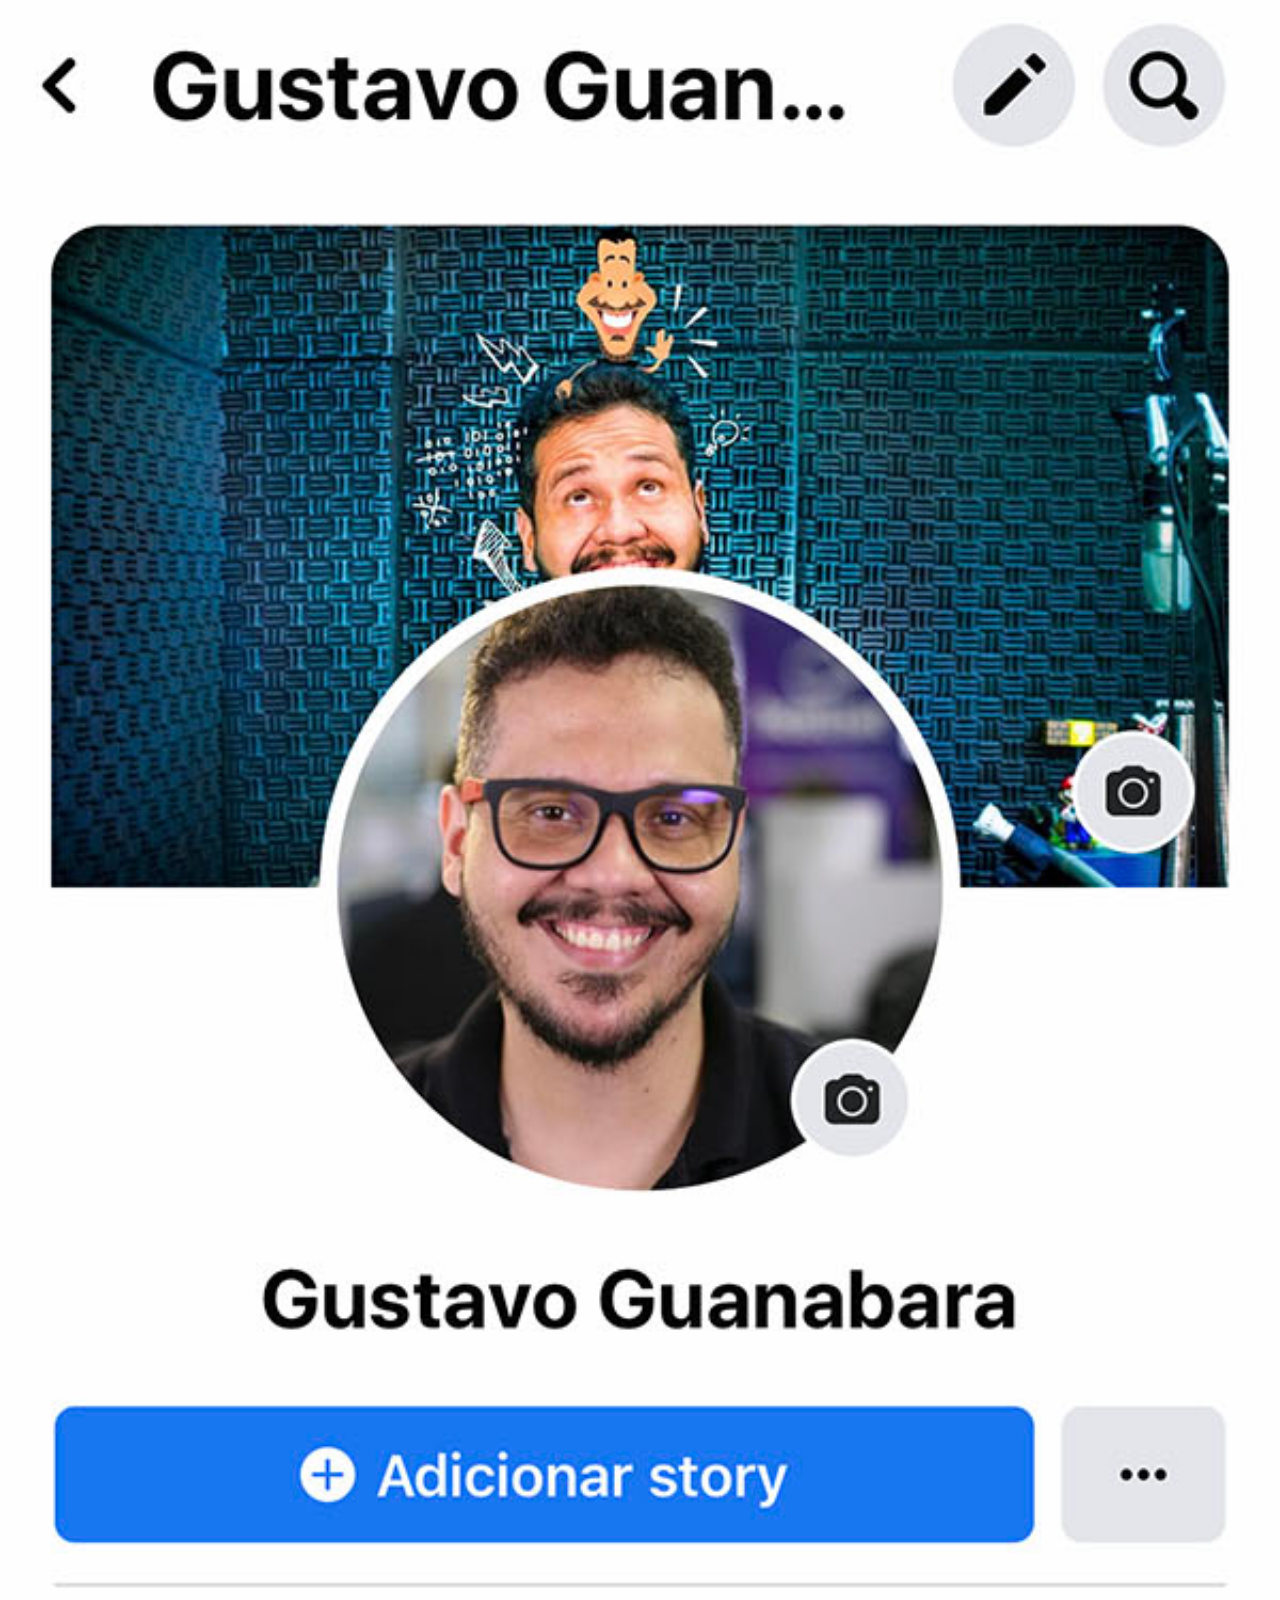
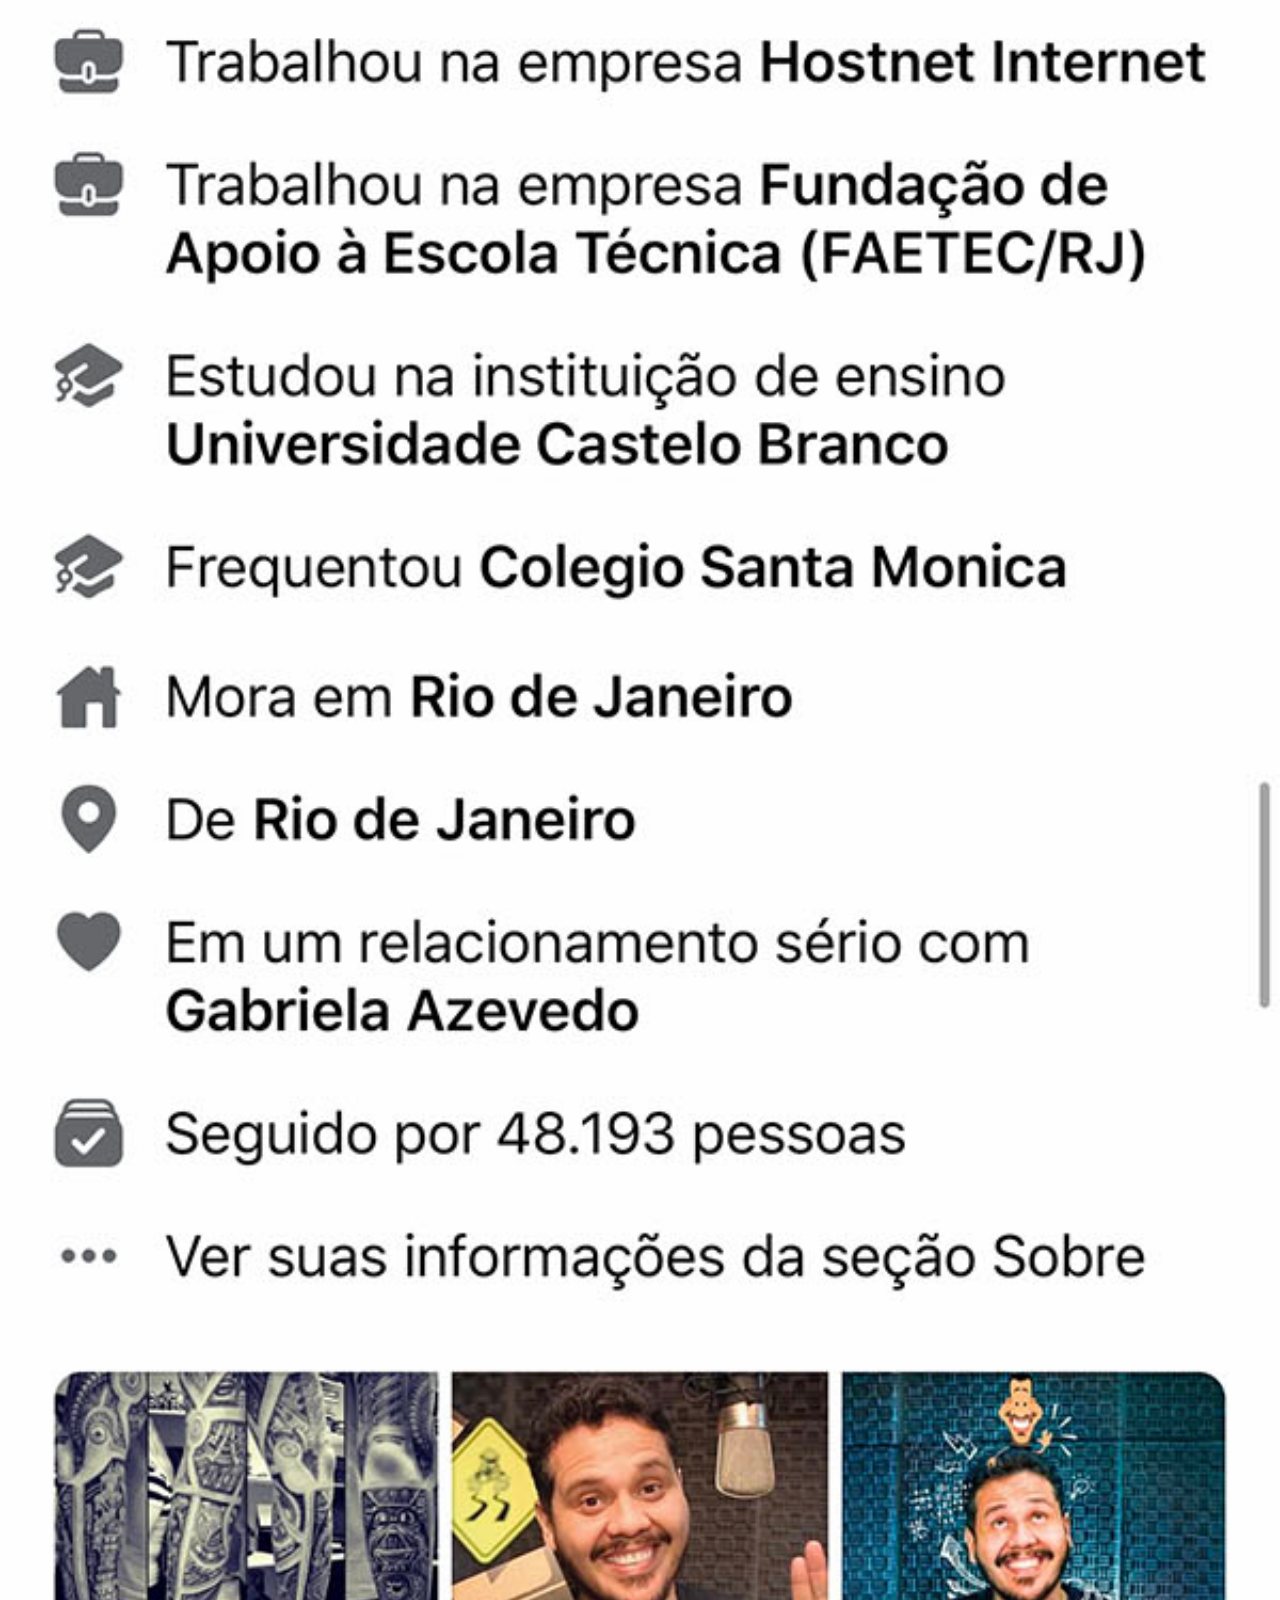
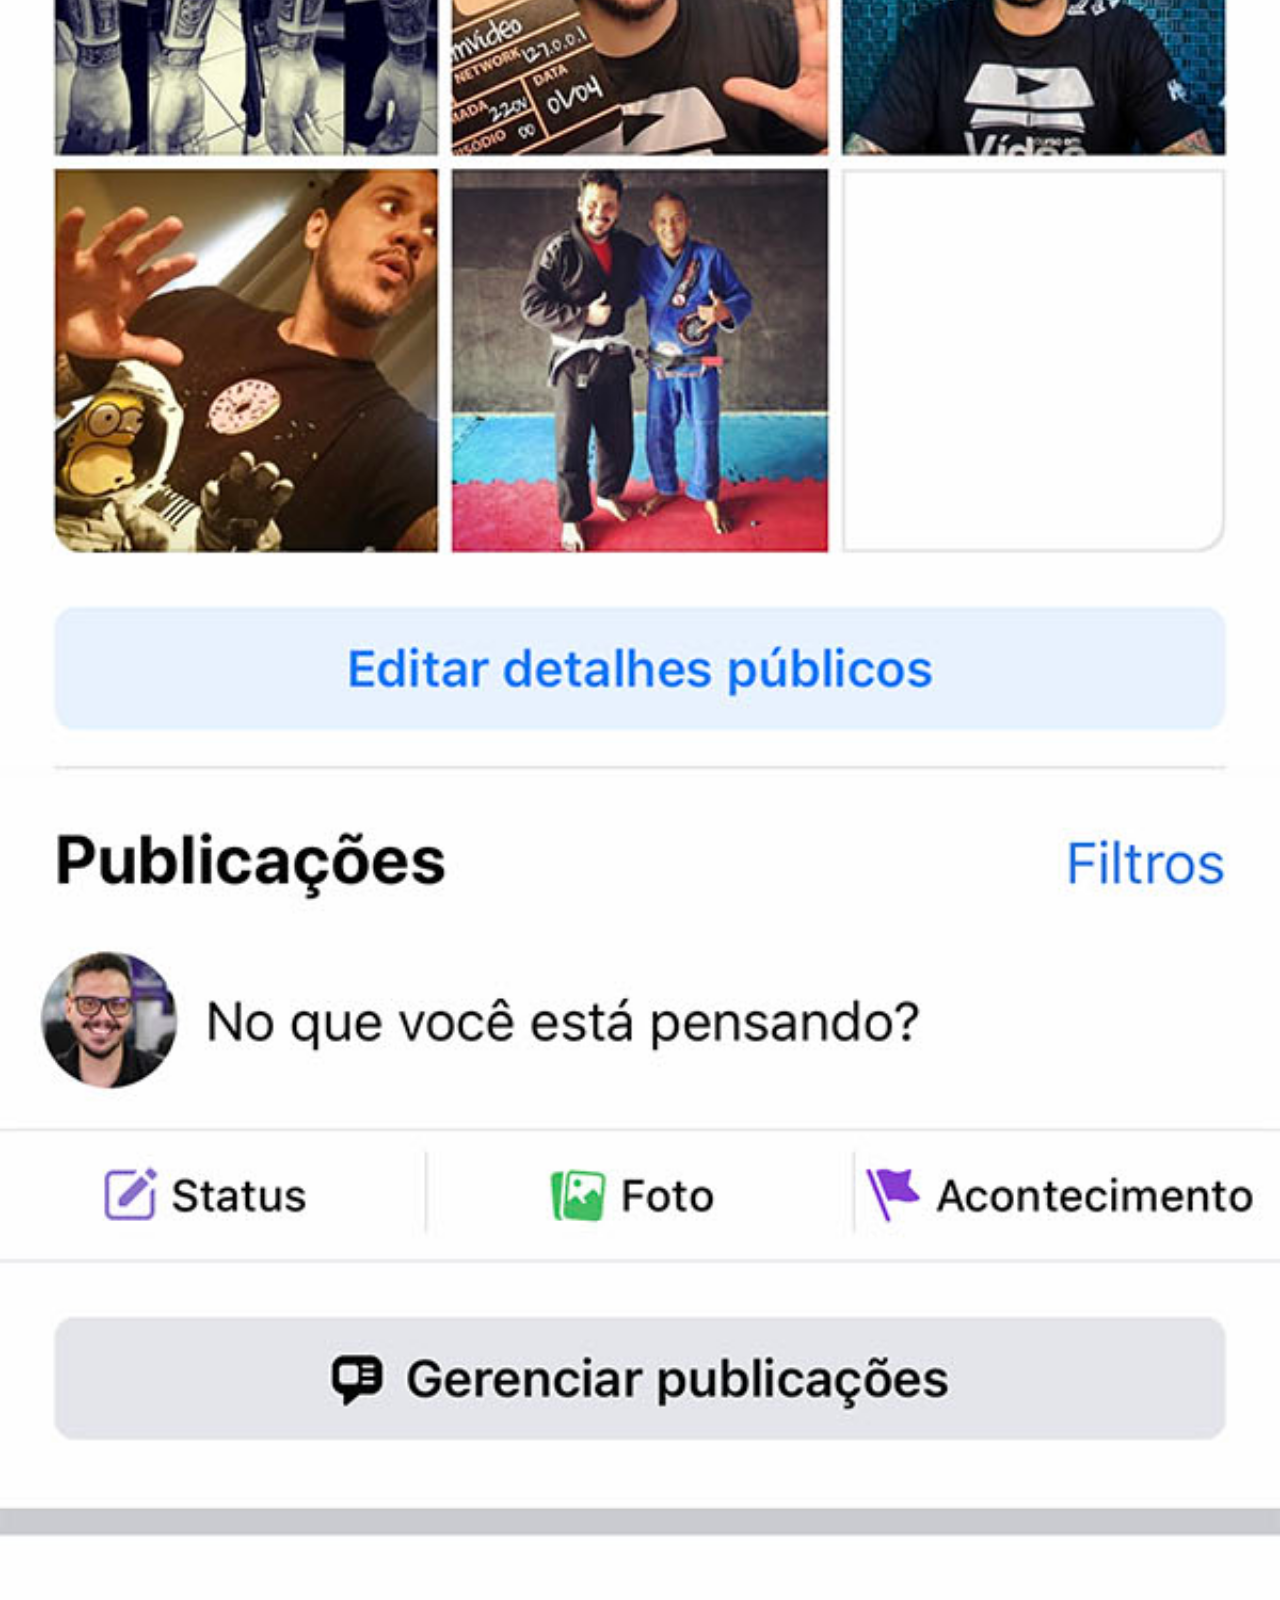
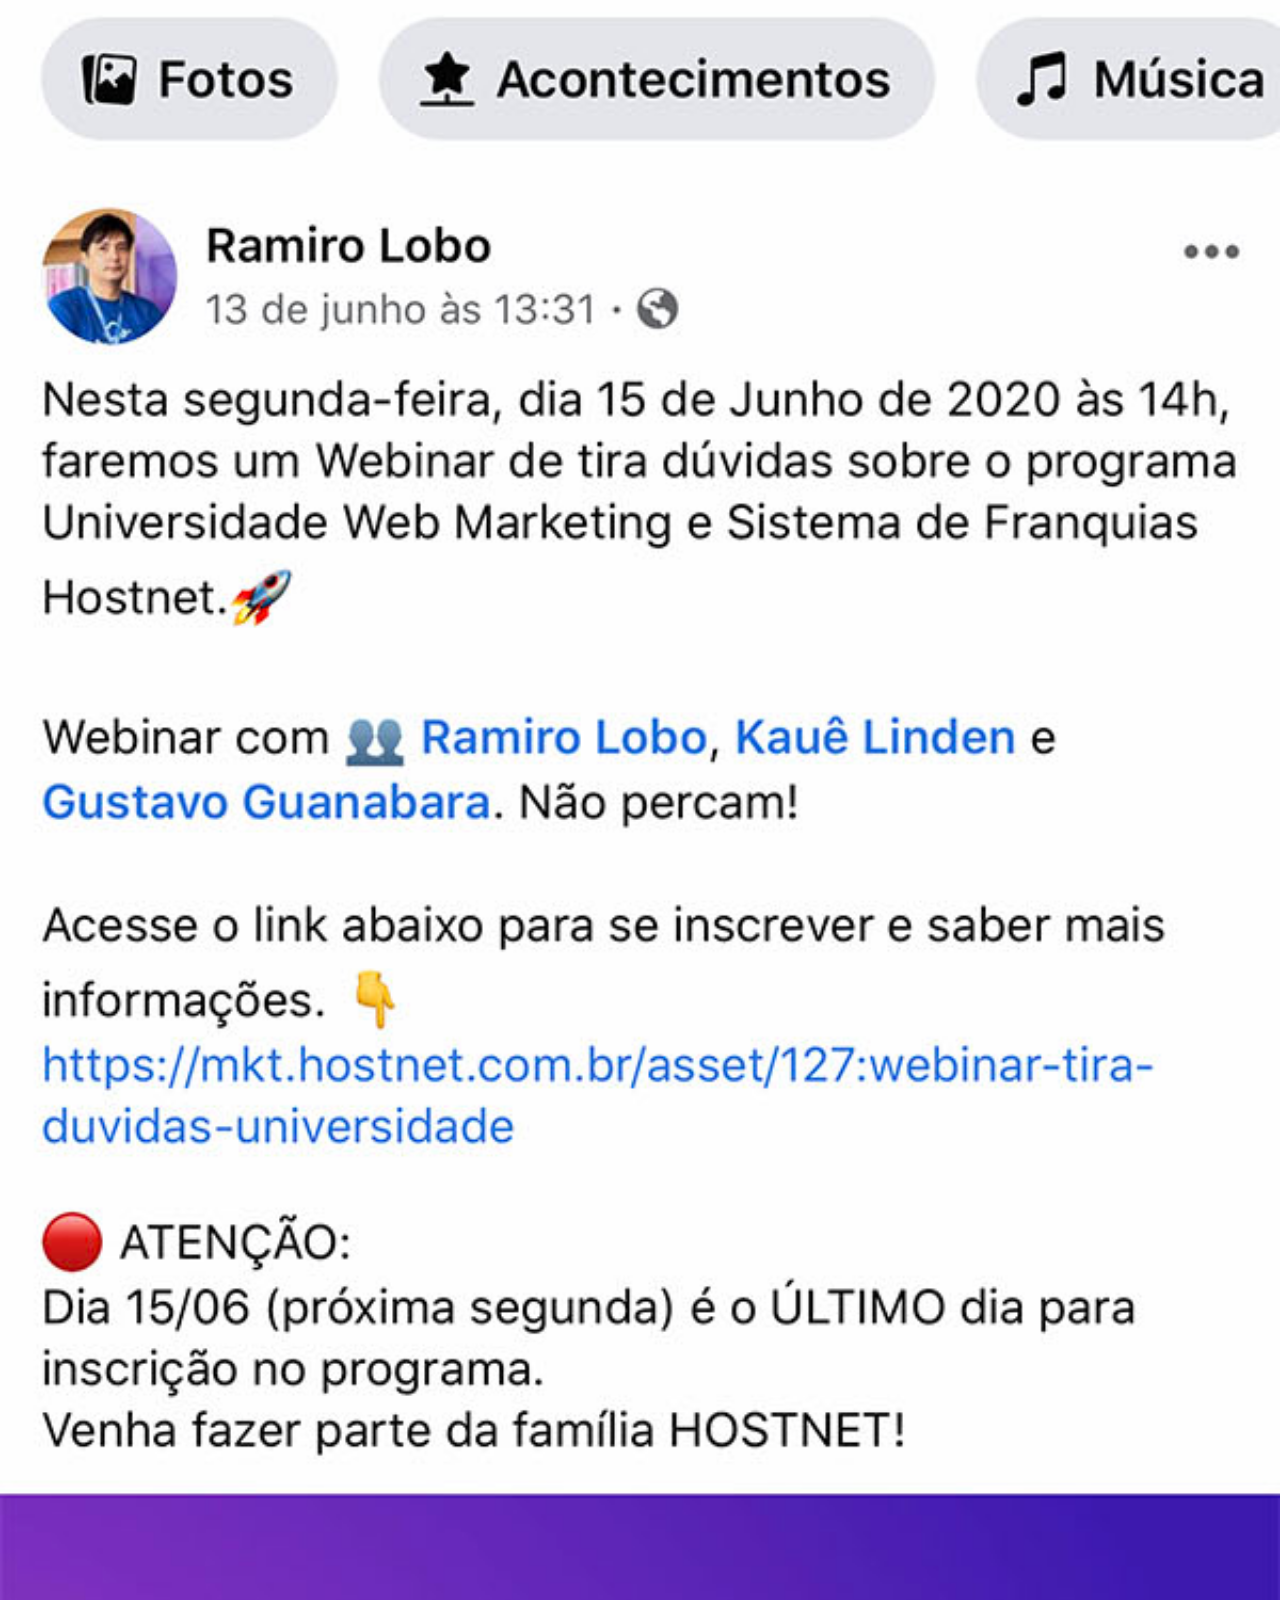
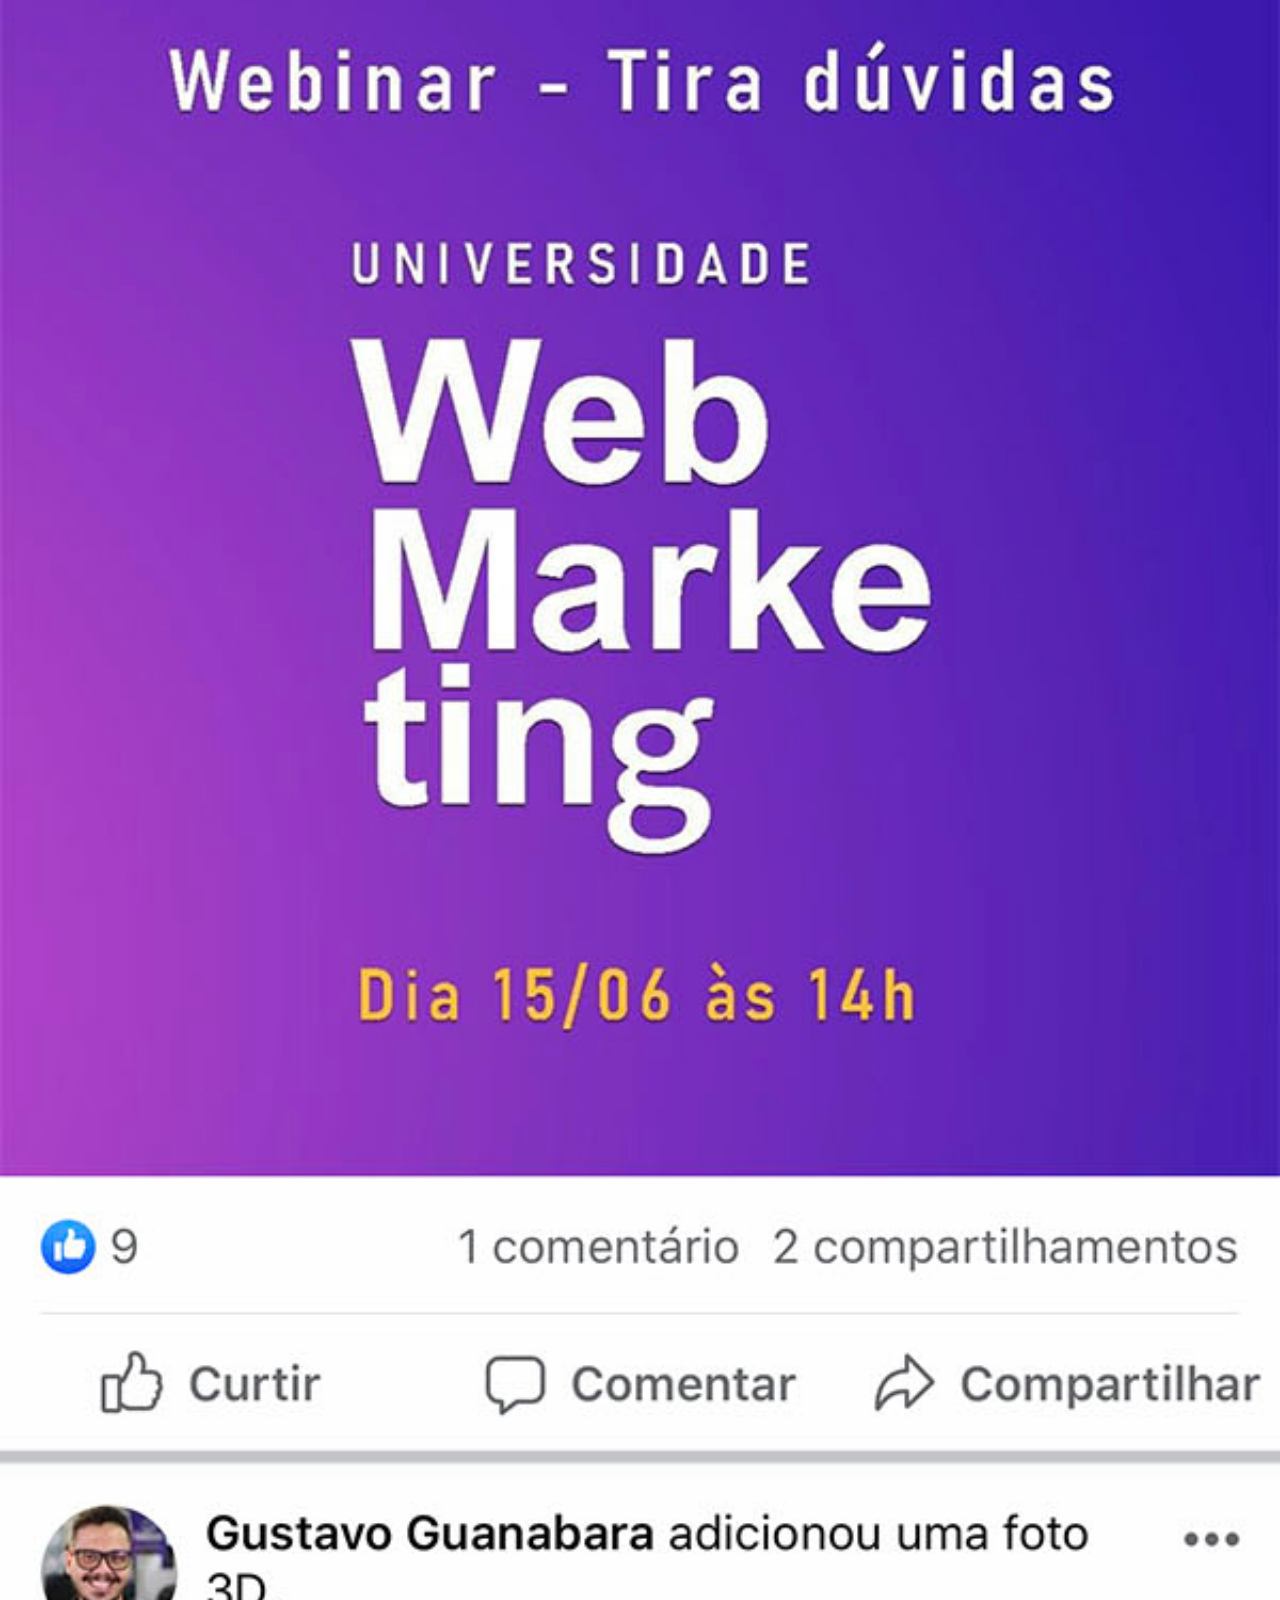
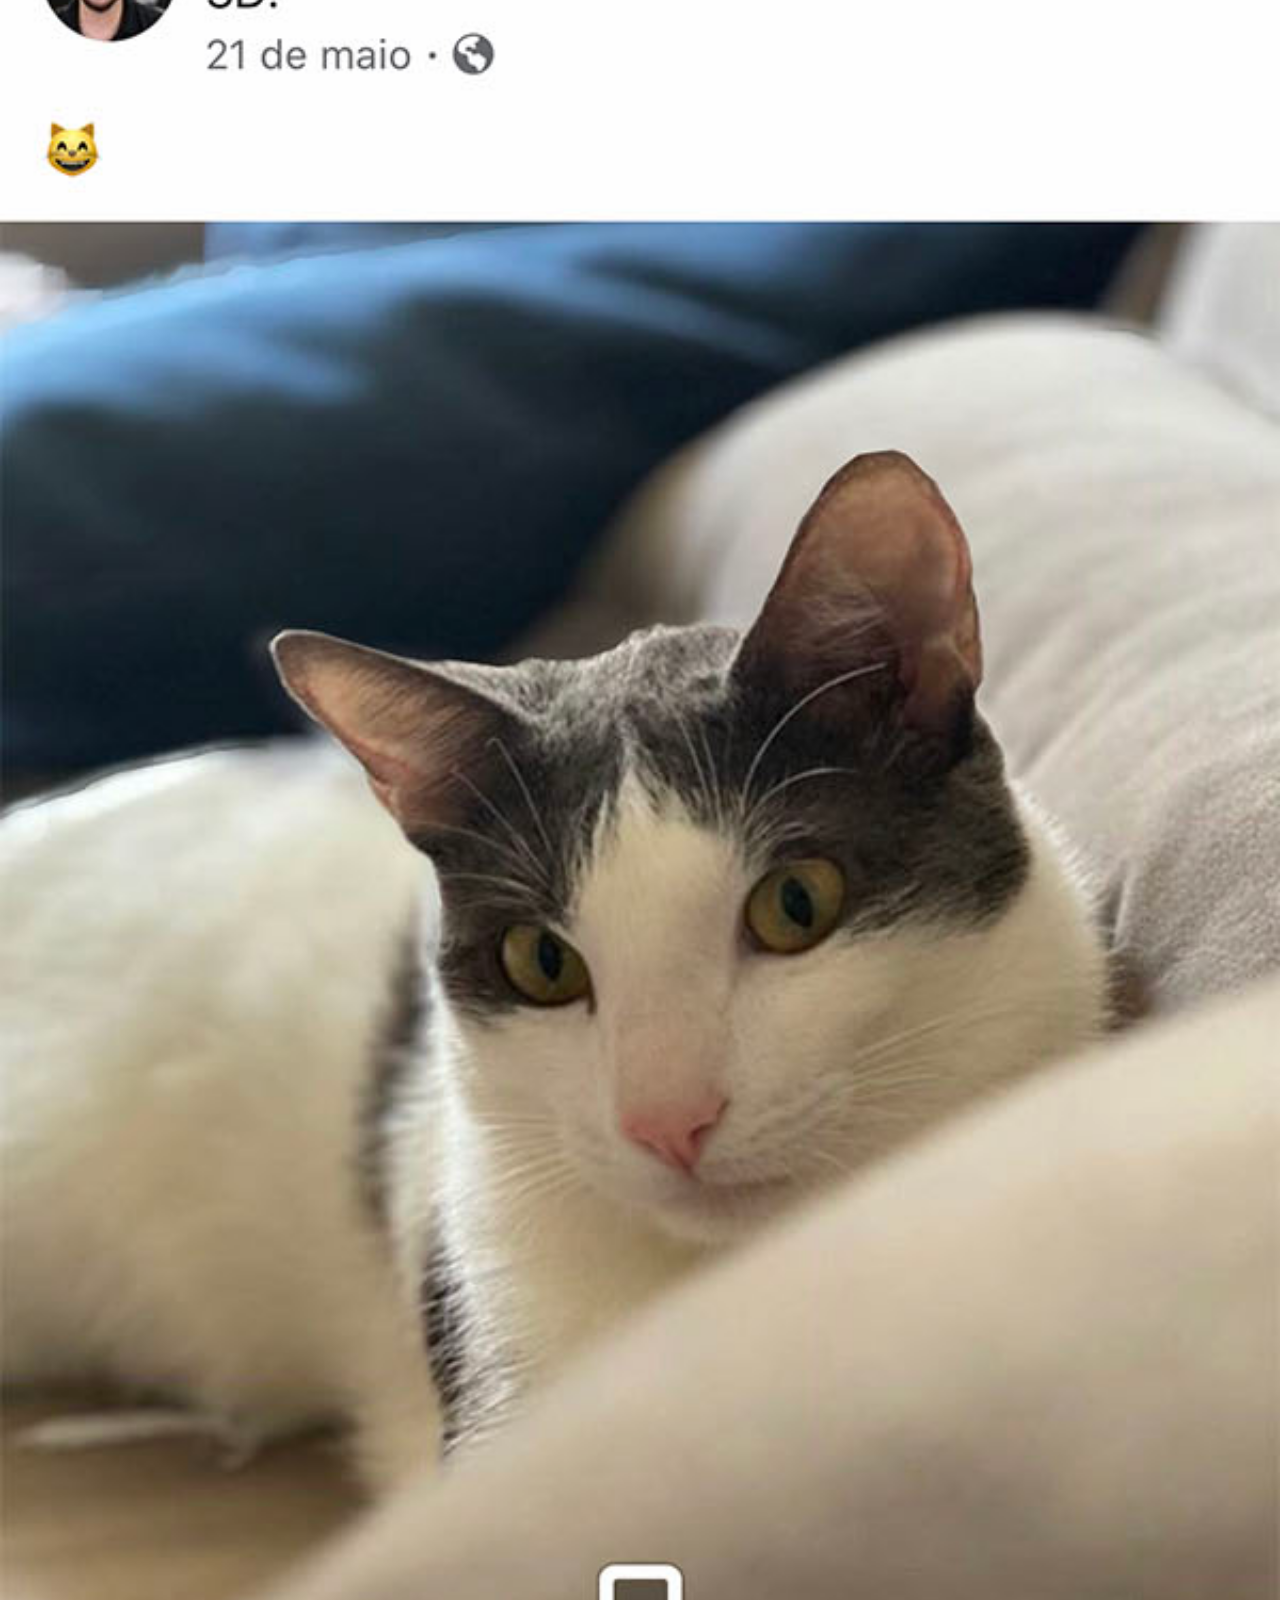
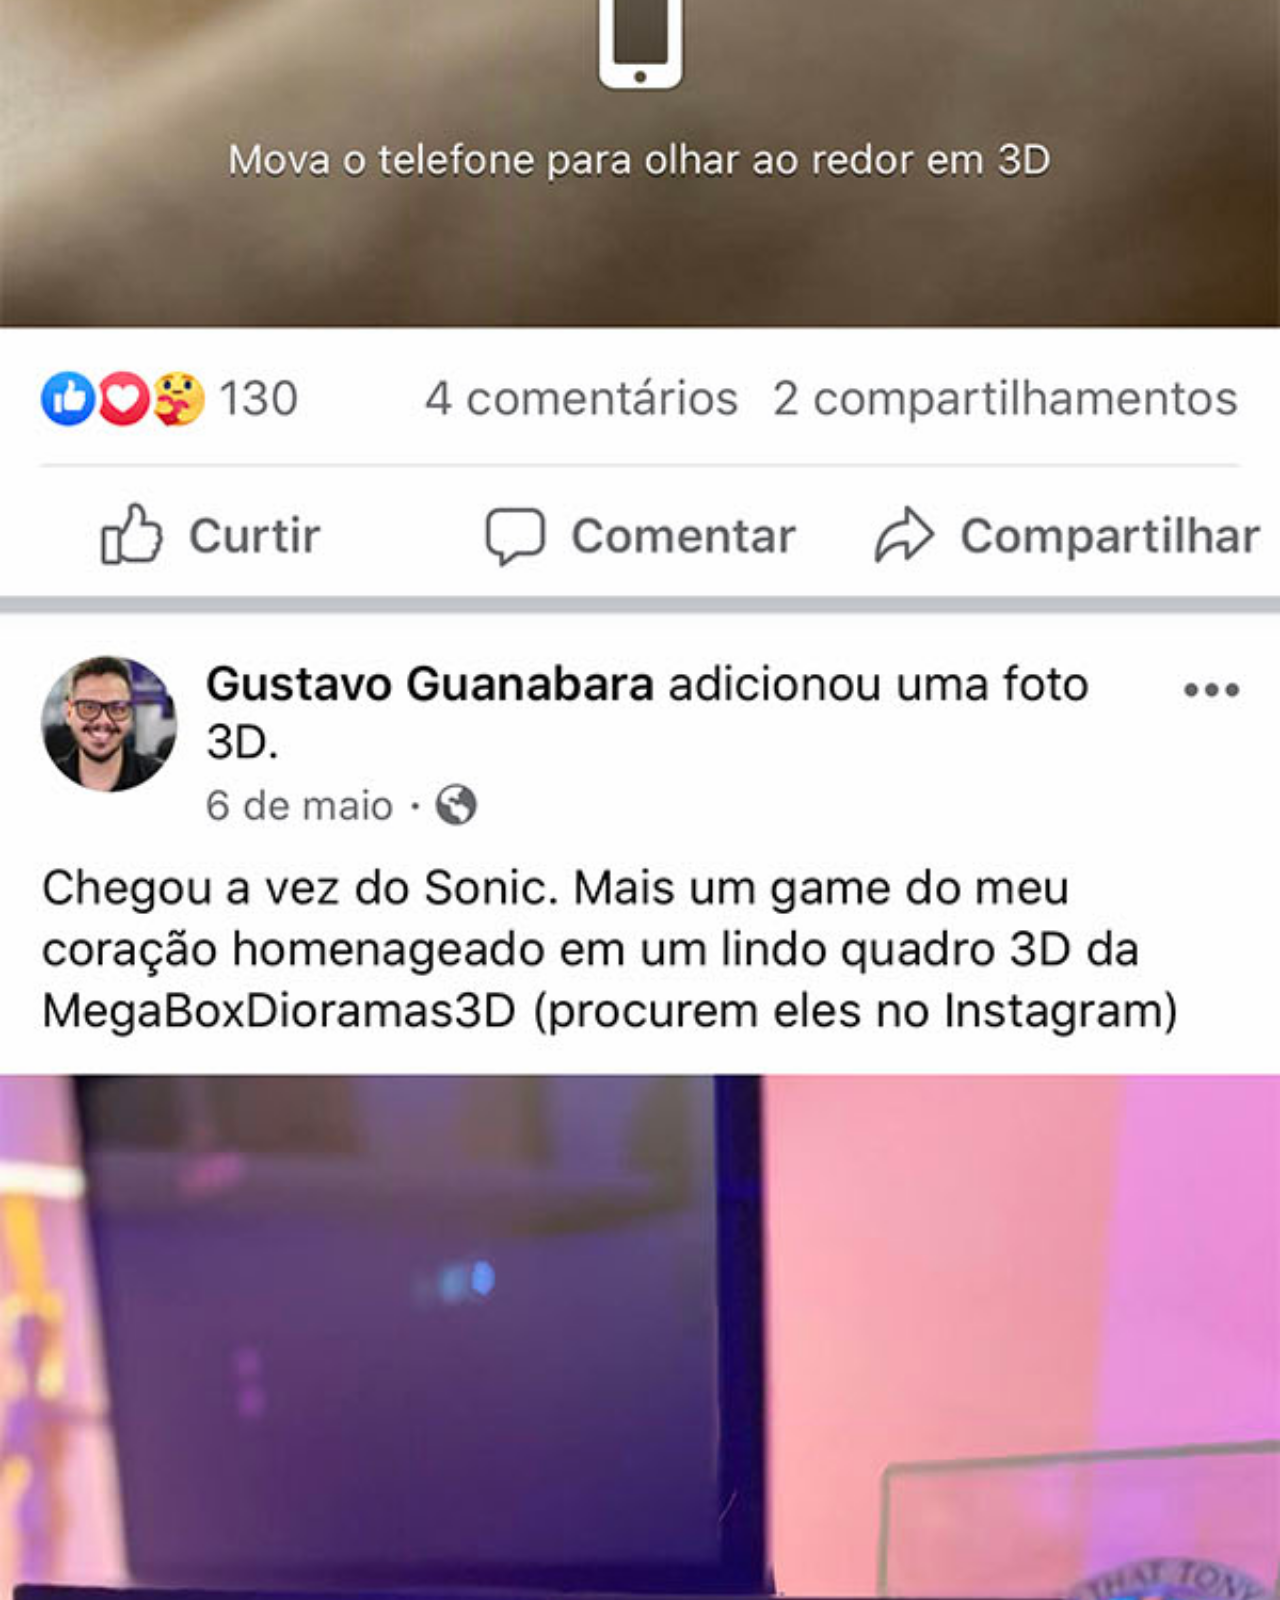
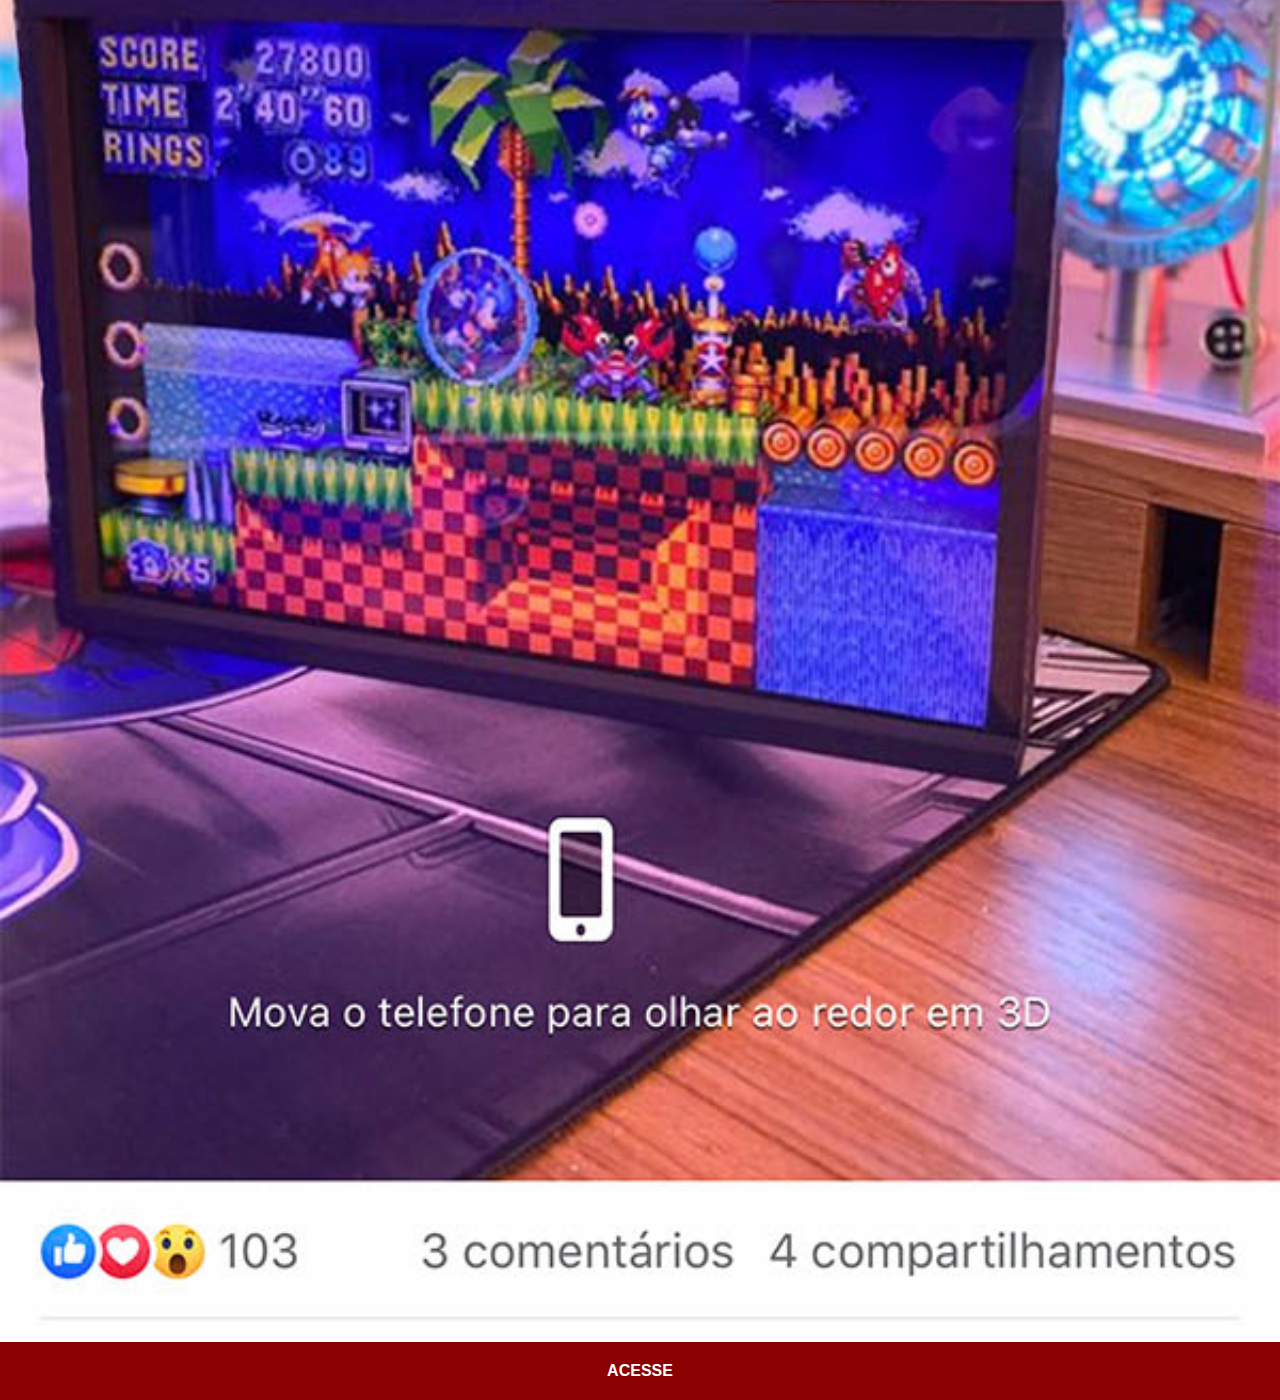
==== Facebook.html @ f70f6ea3 "." ====
<!DOCTYPE html>
<html lang="pt-br">
<head>
    <meta charset="UTF-8">
    <meta http-equiv="X-UA-Compatible" content="IE=edge">
    <meta name="viewport" content="width=device-width, initial-scale=1.0">
    <title>Facebook</title>
    <link rel="stylesheet" href="social.css">
</head>
<body>
    <img src="imagens/tela-facebook.jpg" alt="">
    <a href="https://www.facebook.com/gustavoguanabara" target="_blank">ACESSE</a>
</body>
</html>
---- social.css ----
@charset "UTF-8";

       * {
        margin: 0px;
        padding: 0px;
        font-family: Arial, Helvetica, sans-serif;
      }

      ::-webkit-scrollbar {
        width: 0;
        height: 0;
      }

      img {
       width: 100vw;
      }

      a {
        display: block;
        background-color: darkred;
        color: white;
        padding: 20px;
        text-align: center;
        font-weight: bolder;
        text-decoration: none;
      }

      a:hover {
        background-color: red;
      }
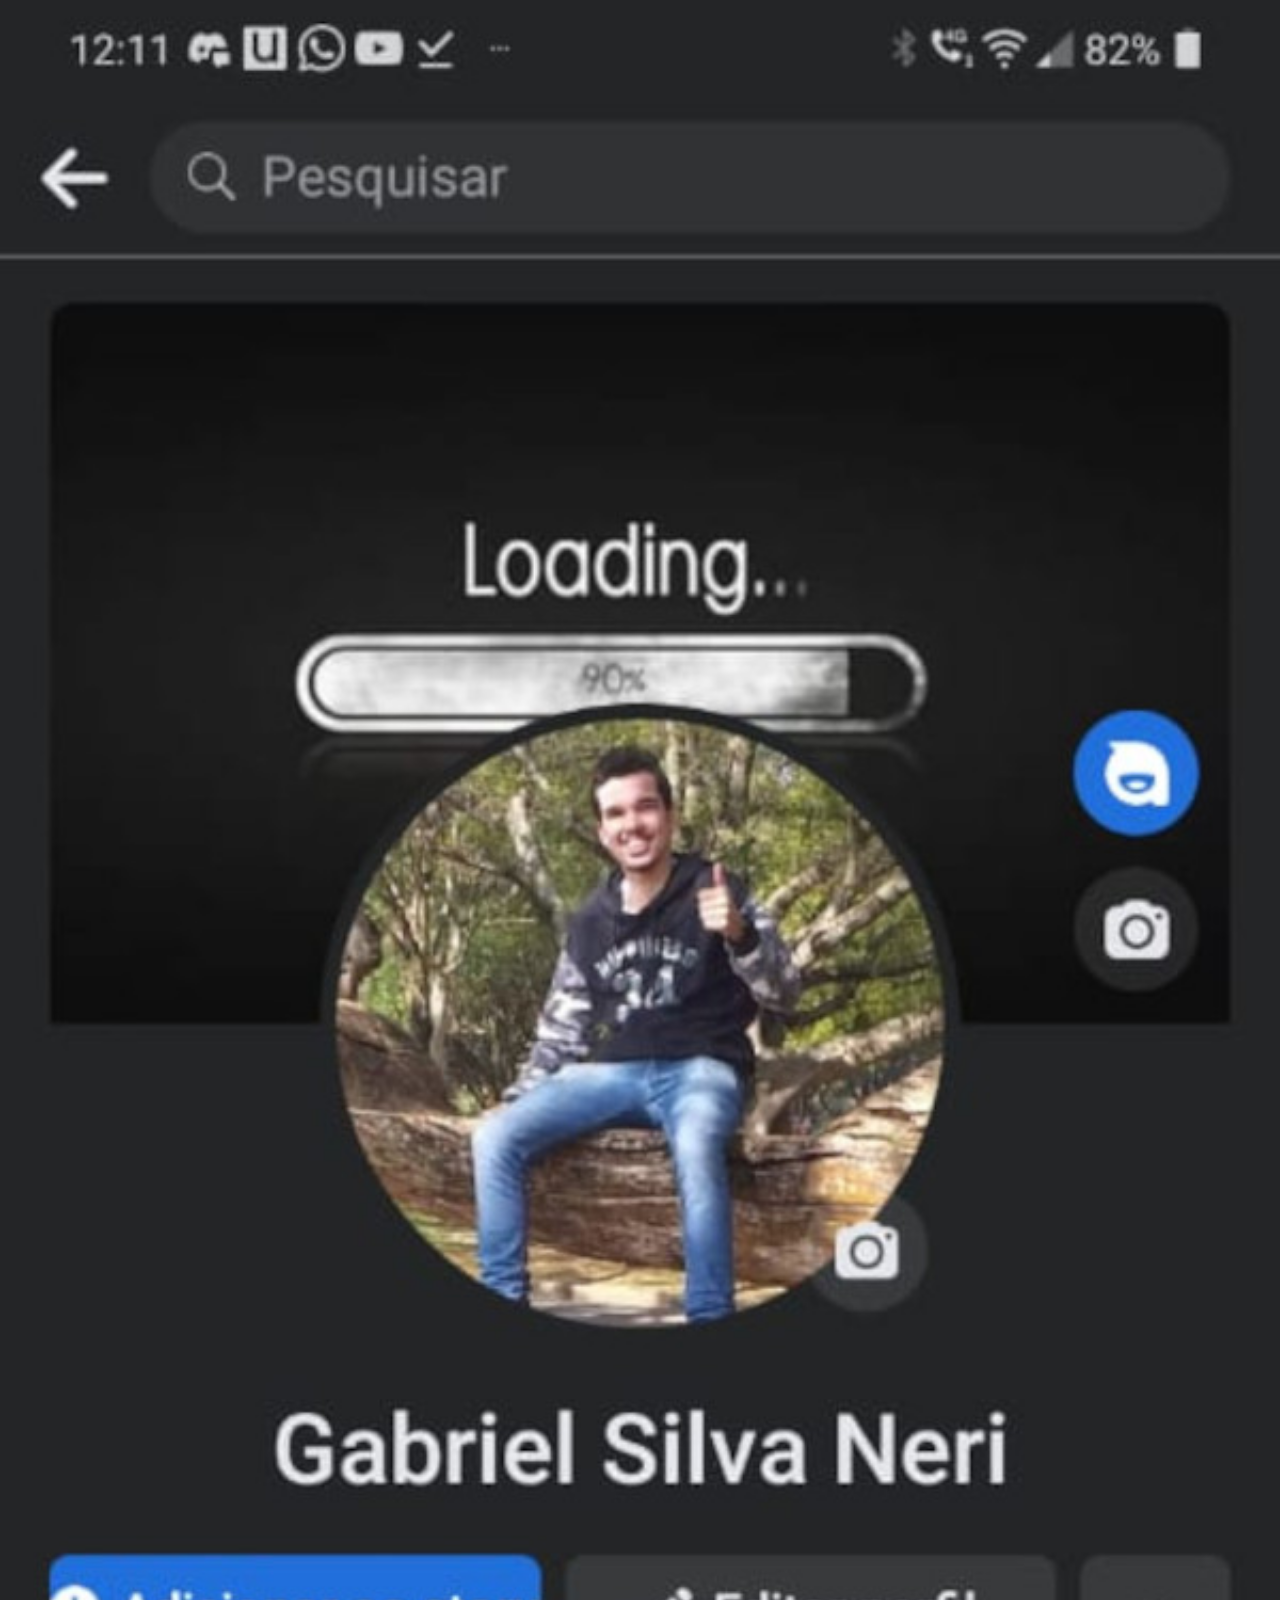
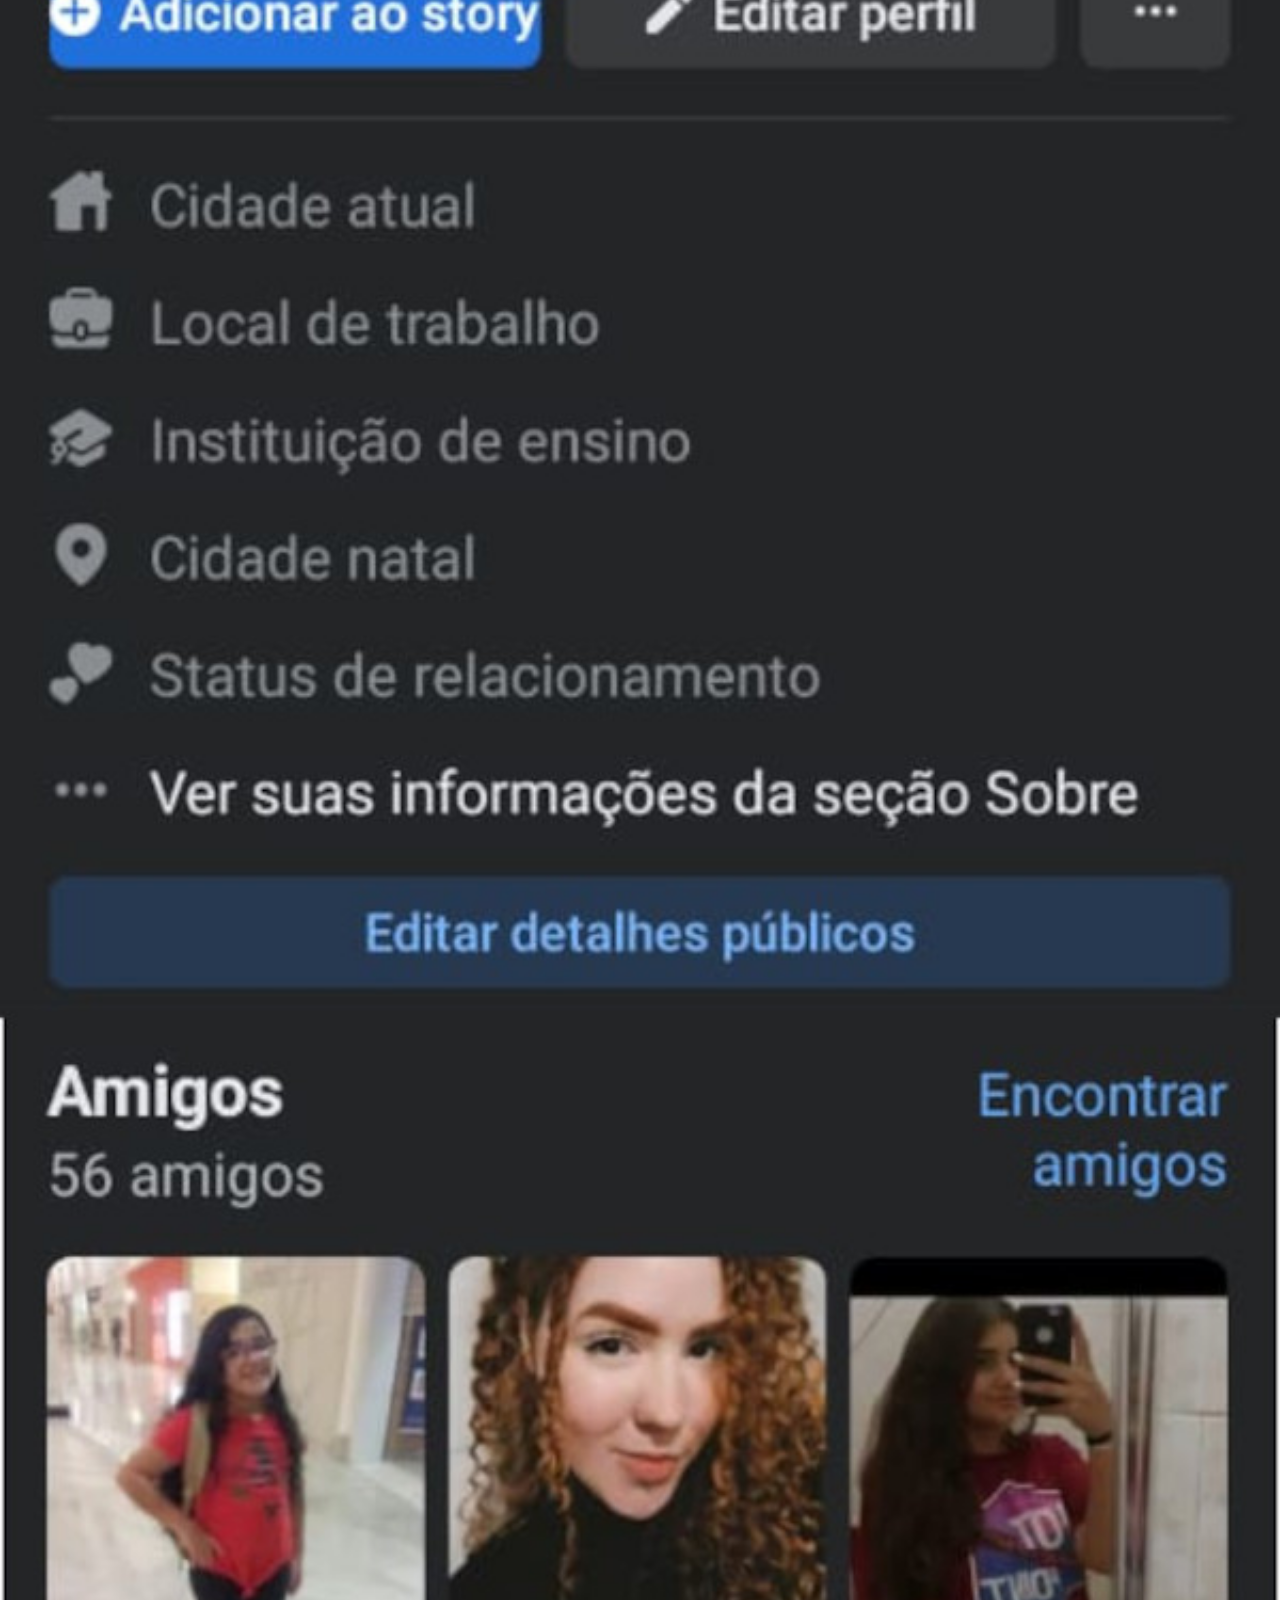
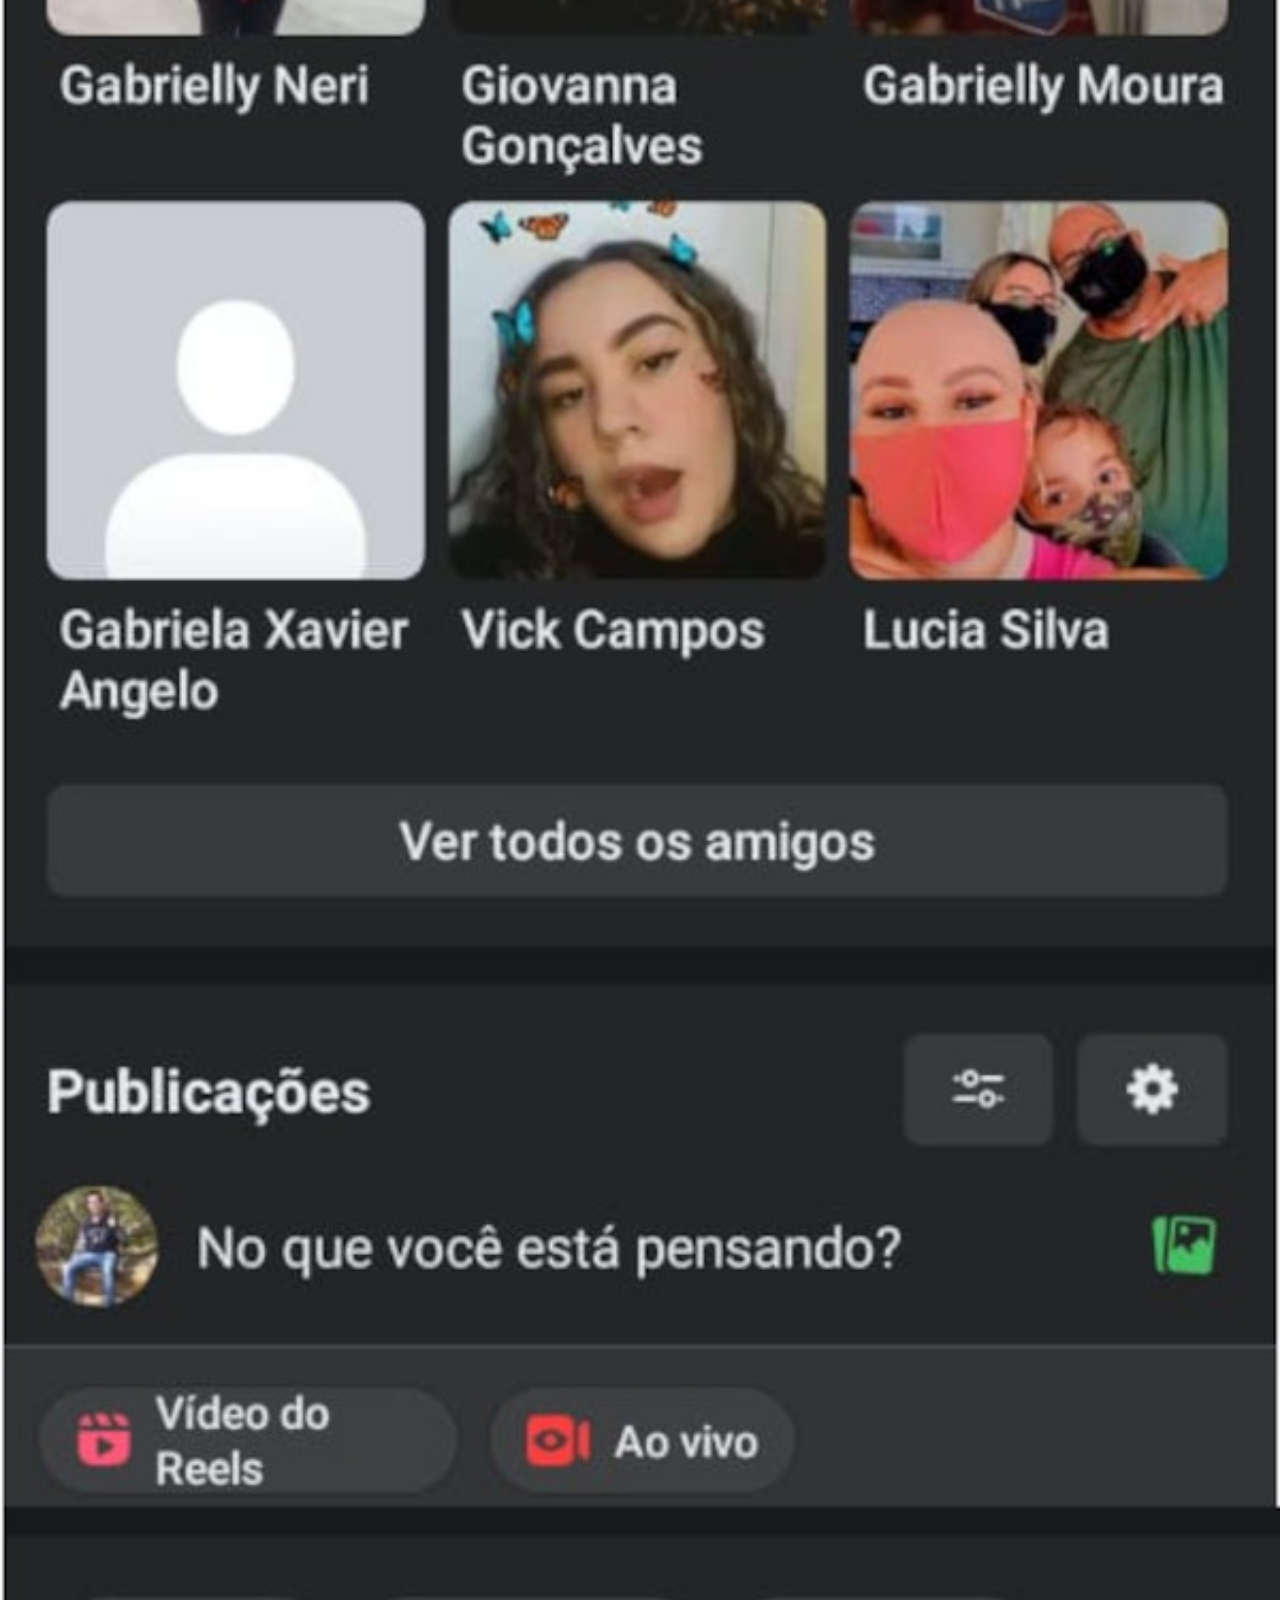
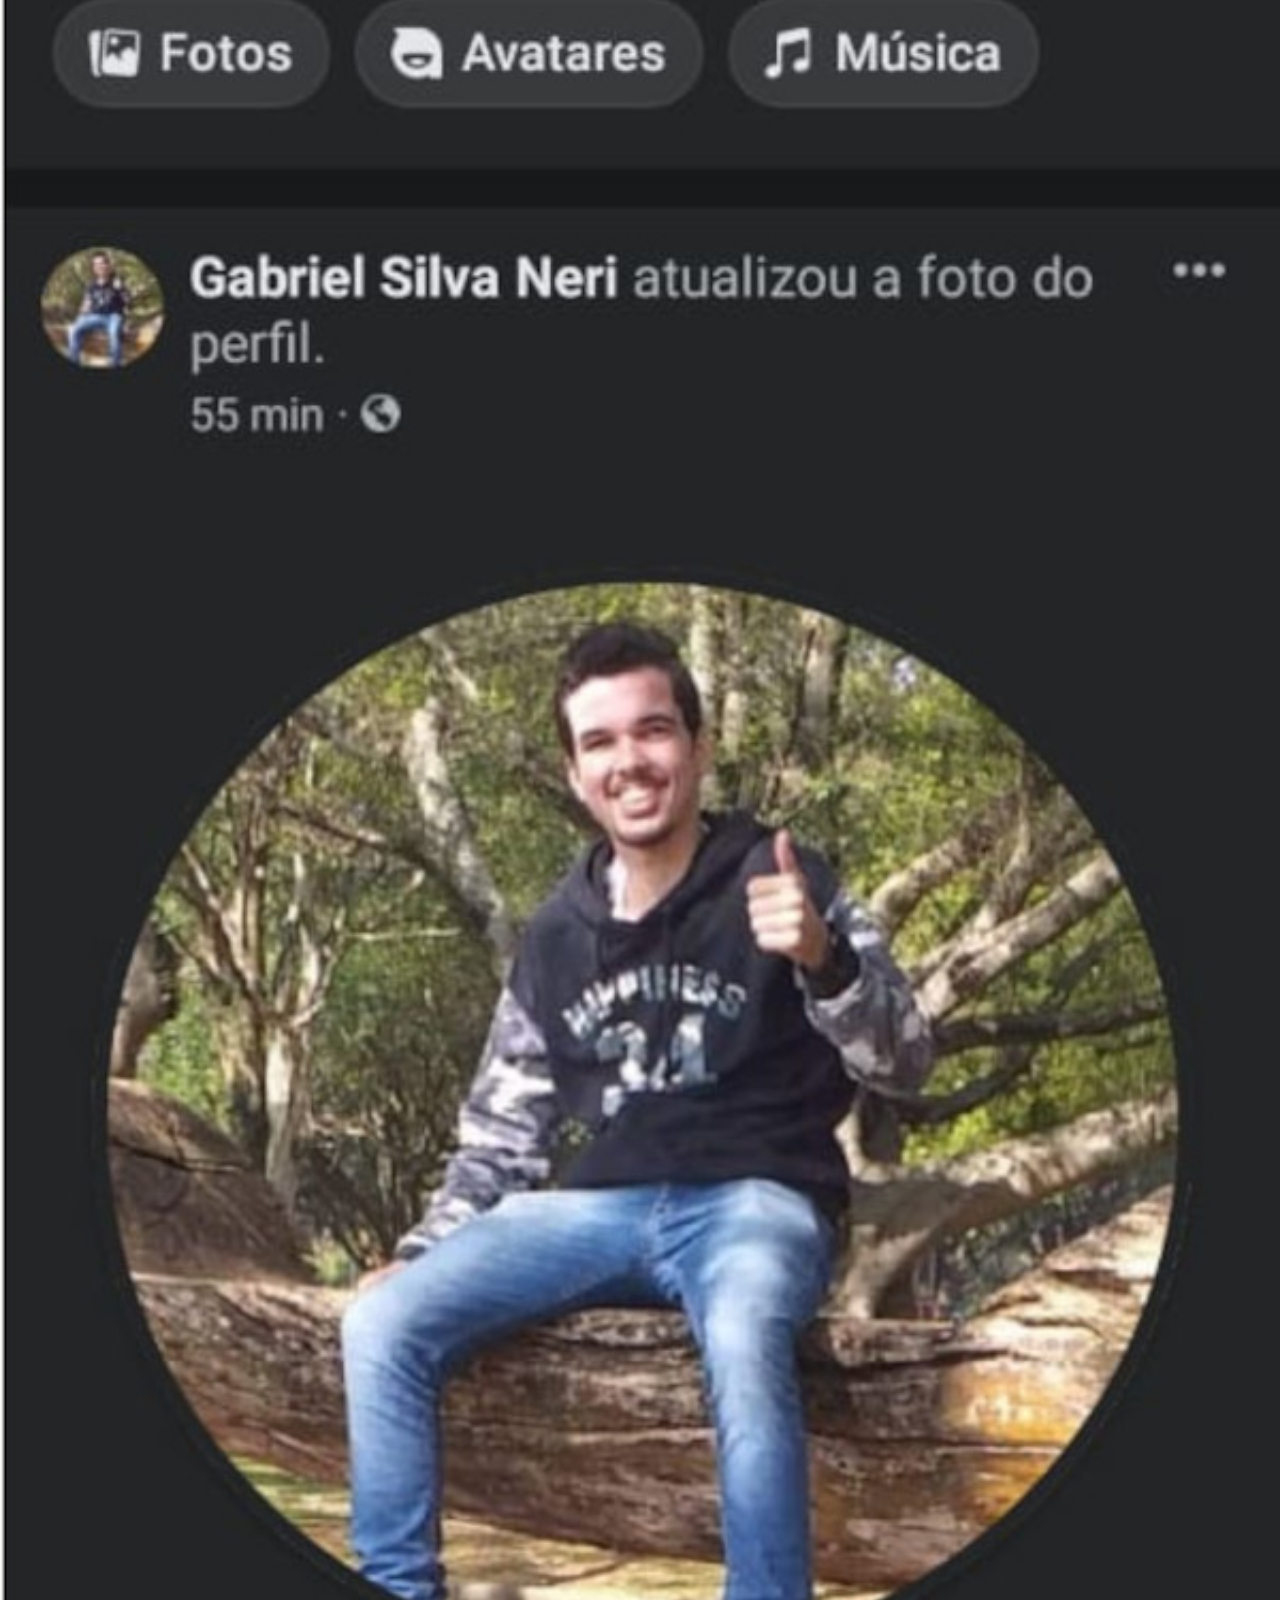
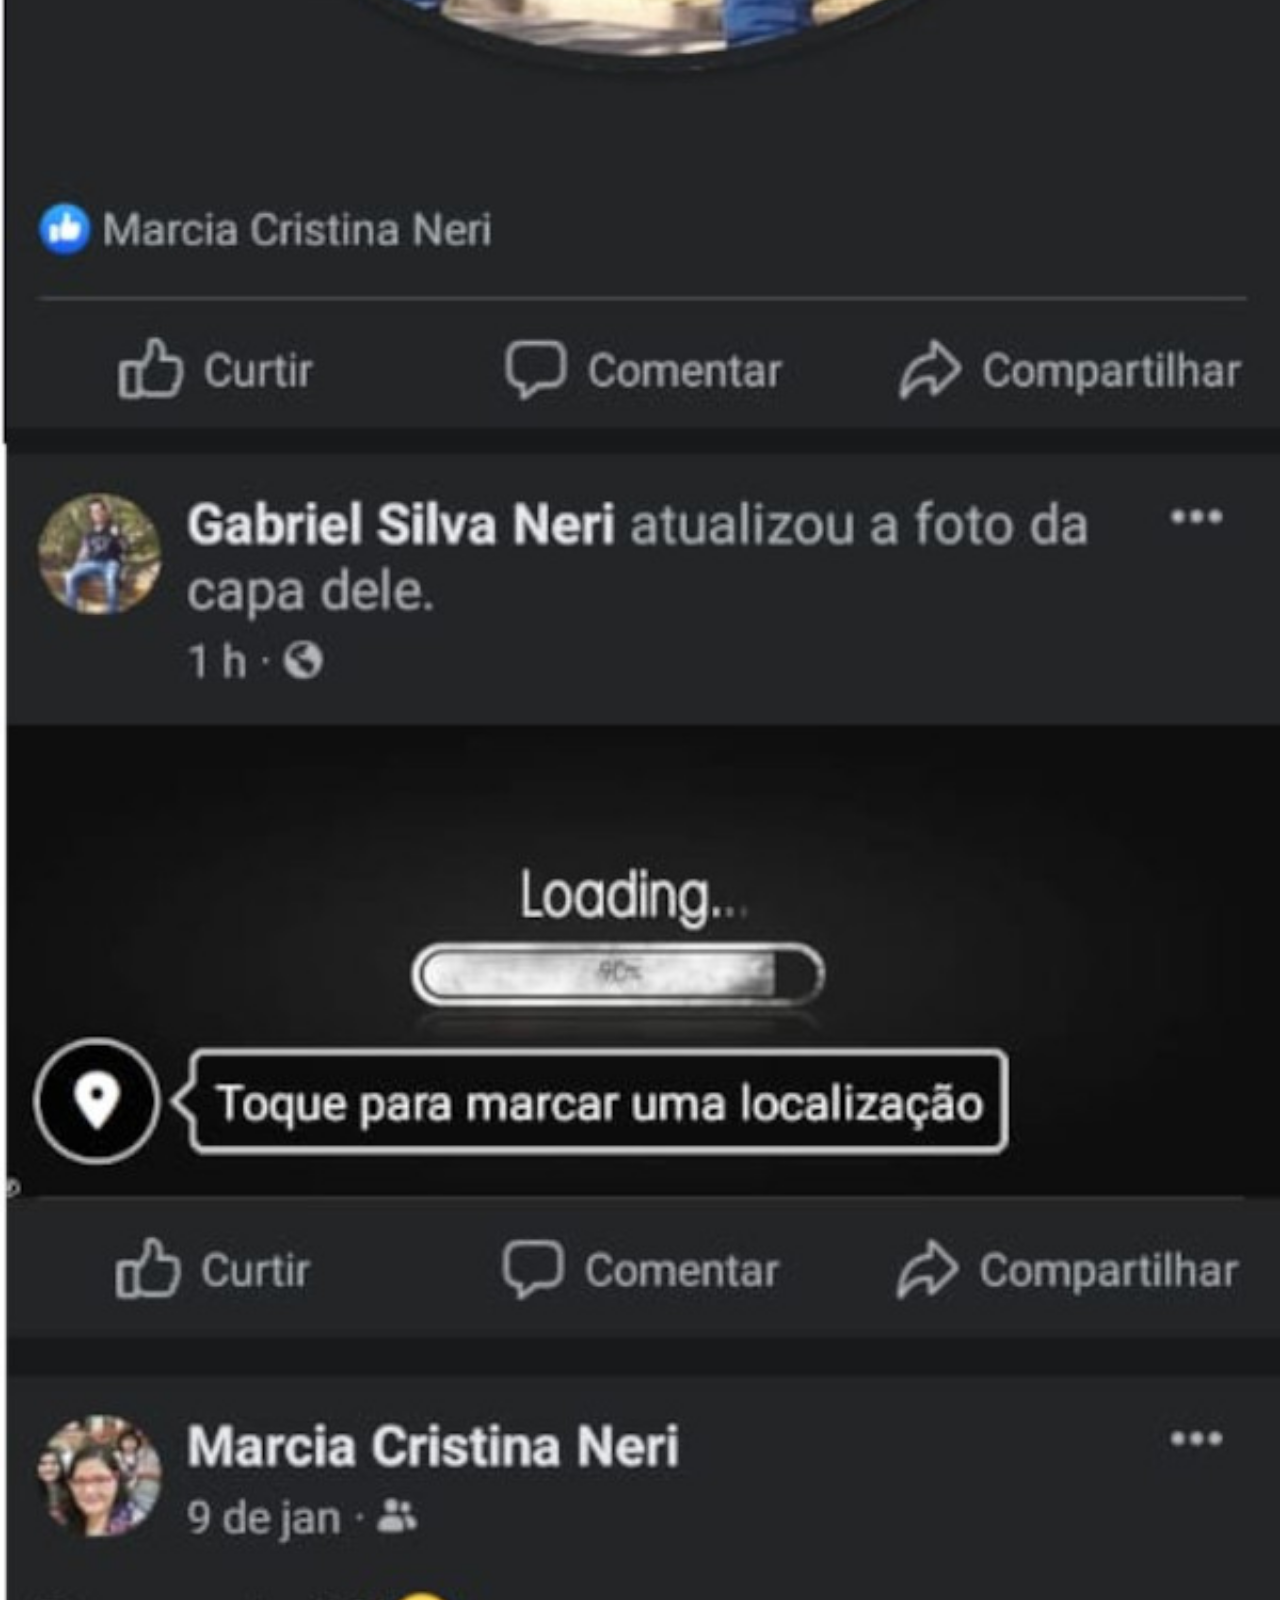
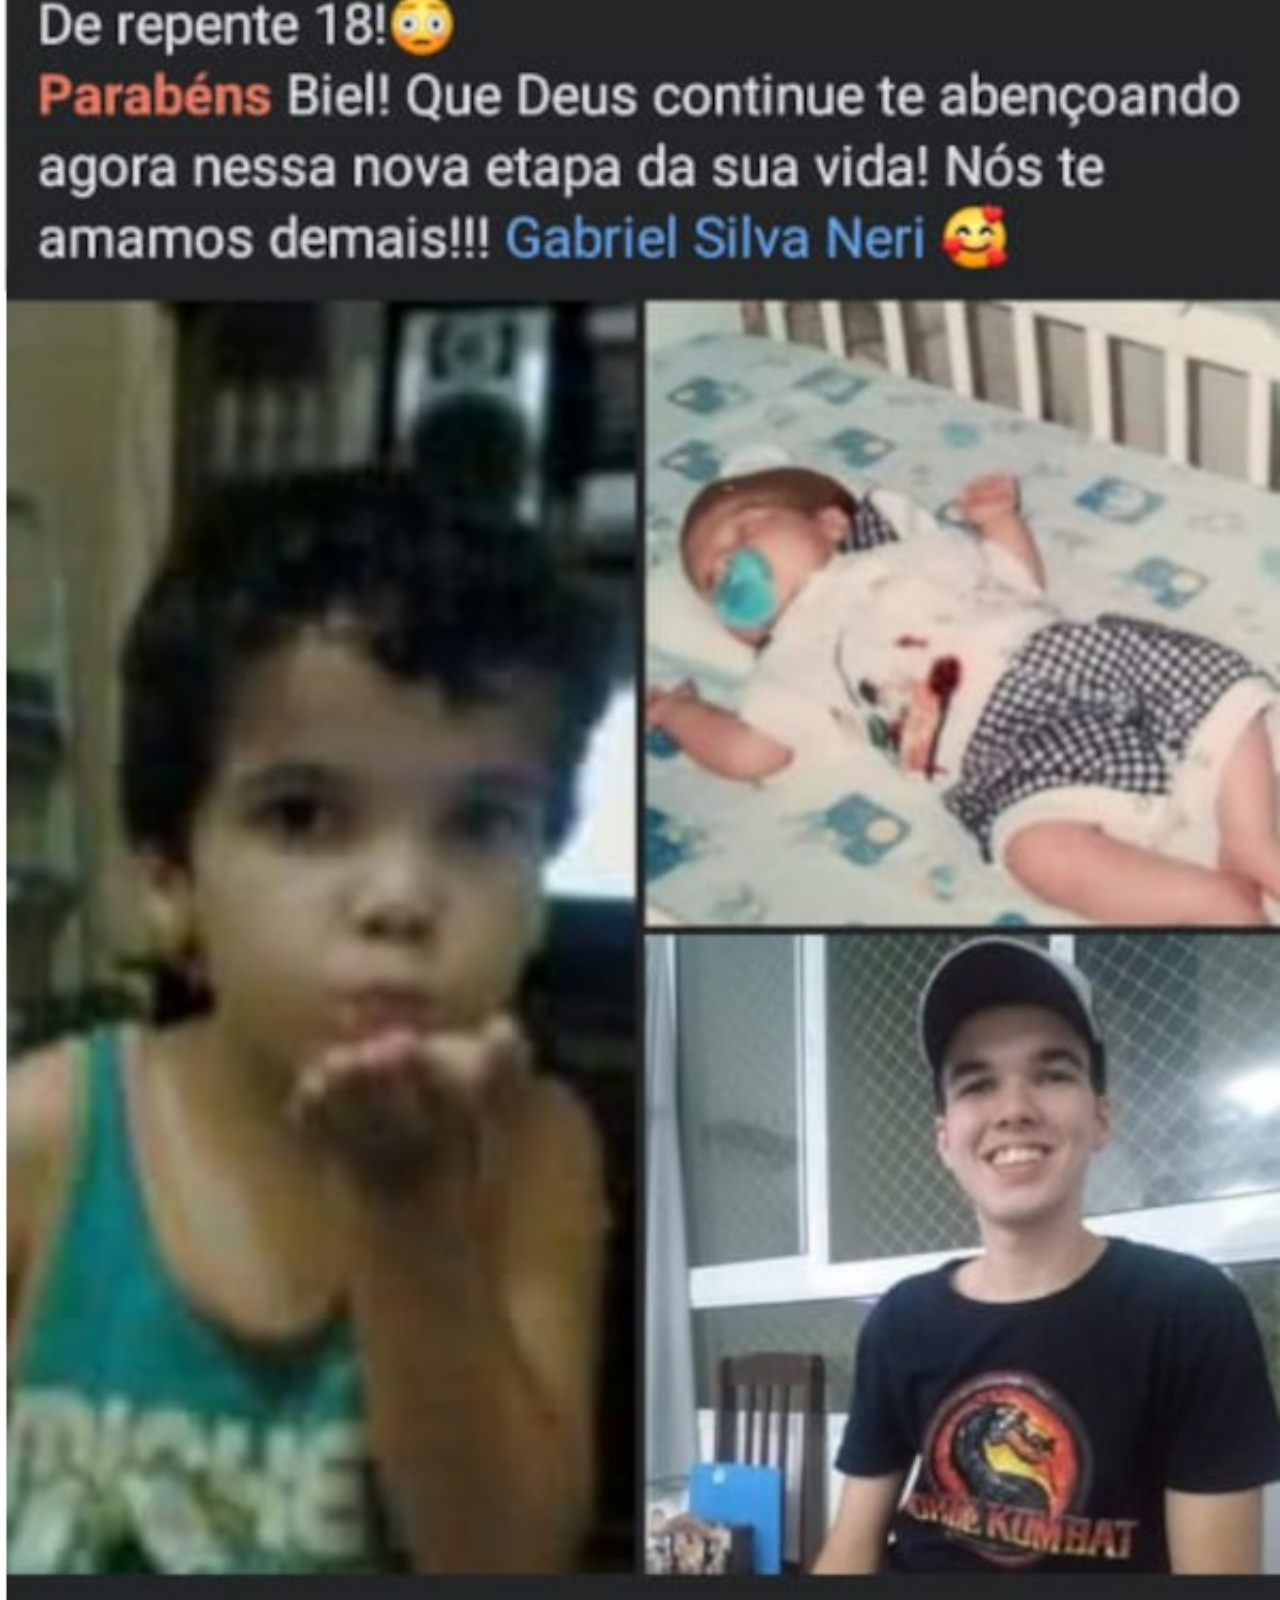
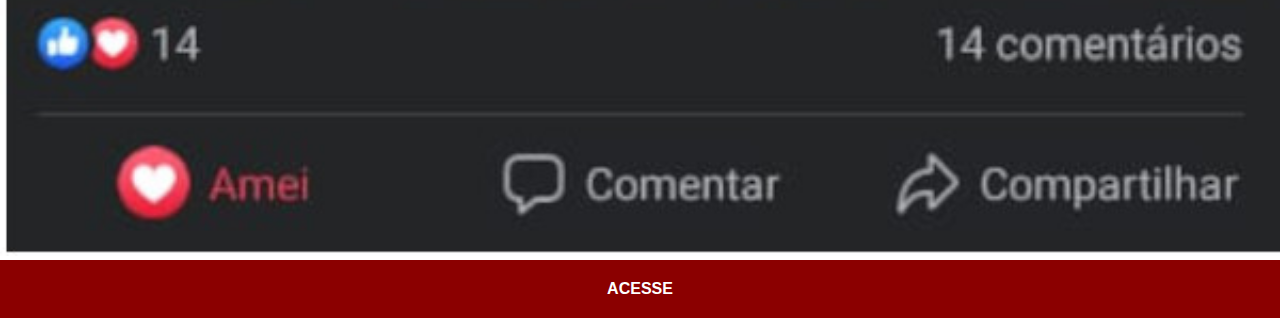
==== commit 0e7ae6b4: "Minha redes sociais" ====
--- a/Facebook.html
+++ b/Facebook.html
@@ -8,7 +8,8 @@
     <link rel="stylesheet" href="social.css">
 </head>
 <body>
-    <img src="imagens/tela-facebook.jpg" alt="">
-    <a href="https://www.facebook.com/gustavoguanabara" target="_blank">ACESSE</a>
+    <img src="imagens/Tela-Face-Biel.jpg" alt="">
+    <a href="https://www.facebook.com/gabriel.silvaneri" target="_blank">ACESSE</a>
+    
 </body>
 </html>